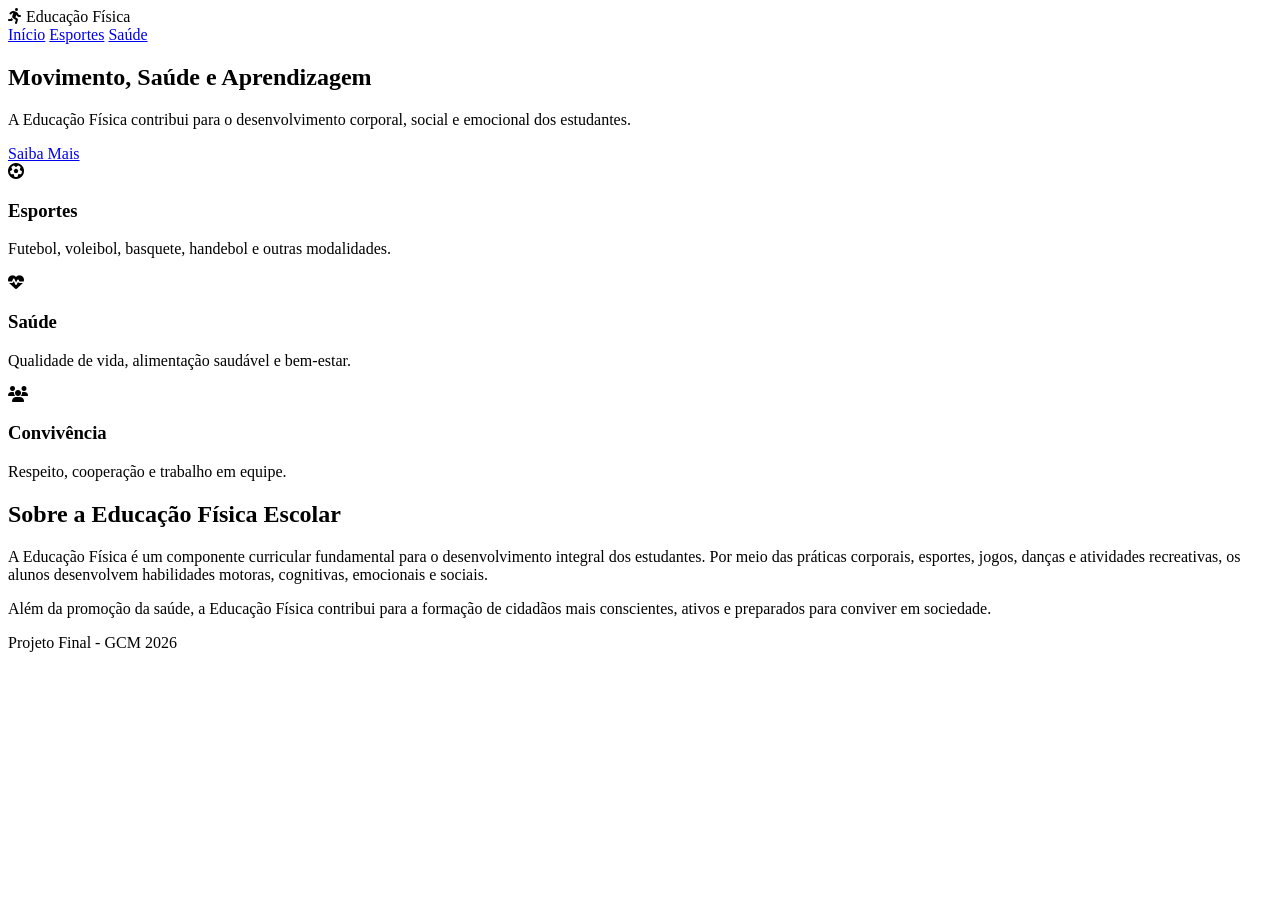
==== index.html @ a8f65766 "Adição de pagína principal do site" ====
<!DOCTYPE html>
<html lang="pt-BR">
<head>
<meta charset="UTF-8">
<meta name="viewport" content="width=device-width, initial-scale=1.0">
<title>Educação Física na Escola</title>

<link rel="stylesheet" href="style.css">

<link rel="stylesheet"
href="https://cdnjs.cloudflare.com/ajax/libs/font-awesome/6.5.1/css/all.min.css">

</head>
<body>

<header class="header">

<div class="logo">
<i class="fas fa-running"></i>
<span>Educação Física</span>
</div>

<nav>
<a href="index.html">Início</a>
<a href="esportes.html">Esportes</a>
<a href="saude.html">Saúde</a>
</nav>

</header>

<section class="hero">

<div class="hero-content">

<h1>Movimento, Saúde e Aprendizagem</h1>

<p>
A Educação Física contribui para o desenvolvimento corporal,
social e emocional dos estudantes.
</p>

<a href="esportes.html" class="btn">
Saiba Mais
</a>

</div>

</section>

<section class="cards">

<div class="card">
<i class="fas fa-futbol"></i>
<h3>Esportes</h3>
<p>
Futebol, voleibol, basquete, handebol e outras modalidades.
</p>
</div>

<div class="card">
<i class="fas fa-heartbeat"></i>
<h3>Saúde</h3>
<p>
Qualidade de vida, alimentação saudável e bem-estar.
</p>
</div>

<div class="card">
<i class="fas fa-users"></i>
<h3>Convivência</h3>
<p>
Respeito, cooperação e trabalho em equipe.
</p>
</div>

</section>
<section class="sobre-site">

<h2>Sobre a Educação Física Escolar</h2>

<p>
A Educação Física é um componente curricular fundamental para o desenvolvimento integral dos estudantes.
Por meio das práticas corporais, esportes, jogos, danças e atividades recreativas, os alunos desenvolvem
habilidades motoras, cognitivas, emocionais e sociais.
</p>

<p>
Além da promoção da saúde, a Educação Física contribui para a formação de cidadãos mais conscientes,
ativos e preparados para conviver em sociedade.
</p>
<footer>
<p>Projeto Final - GCM 2026</p>
</footer>

</section>
</body>
</html>
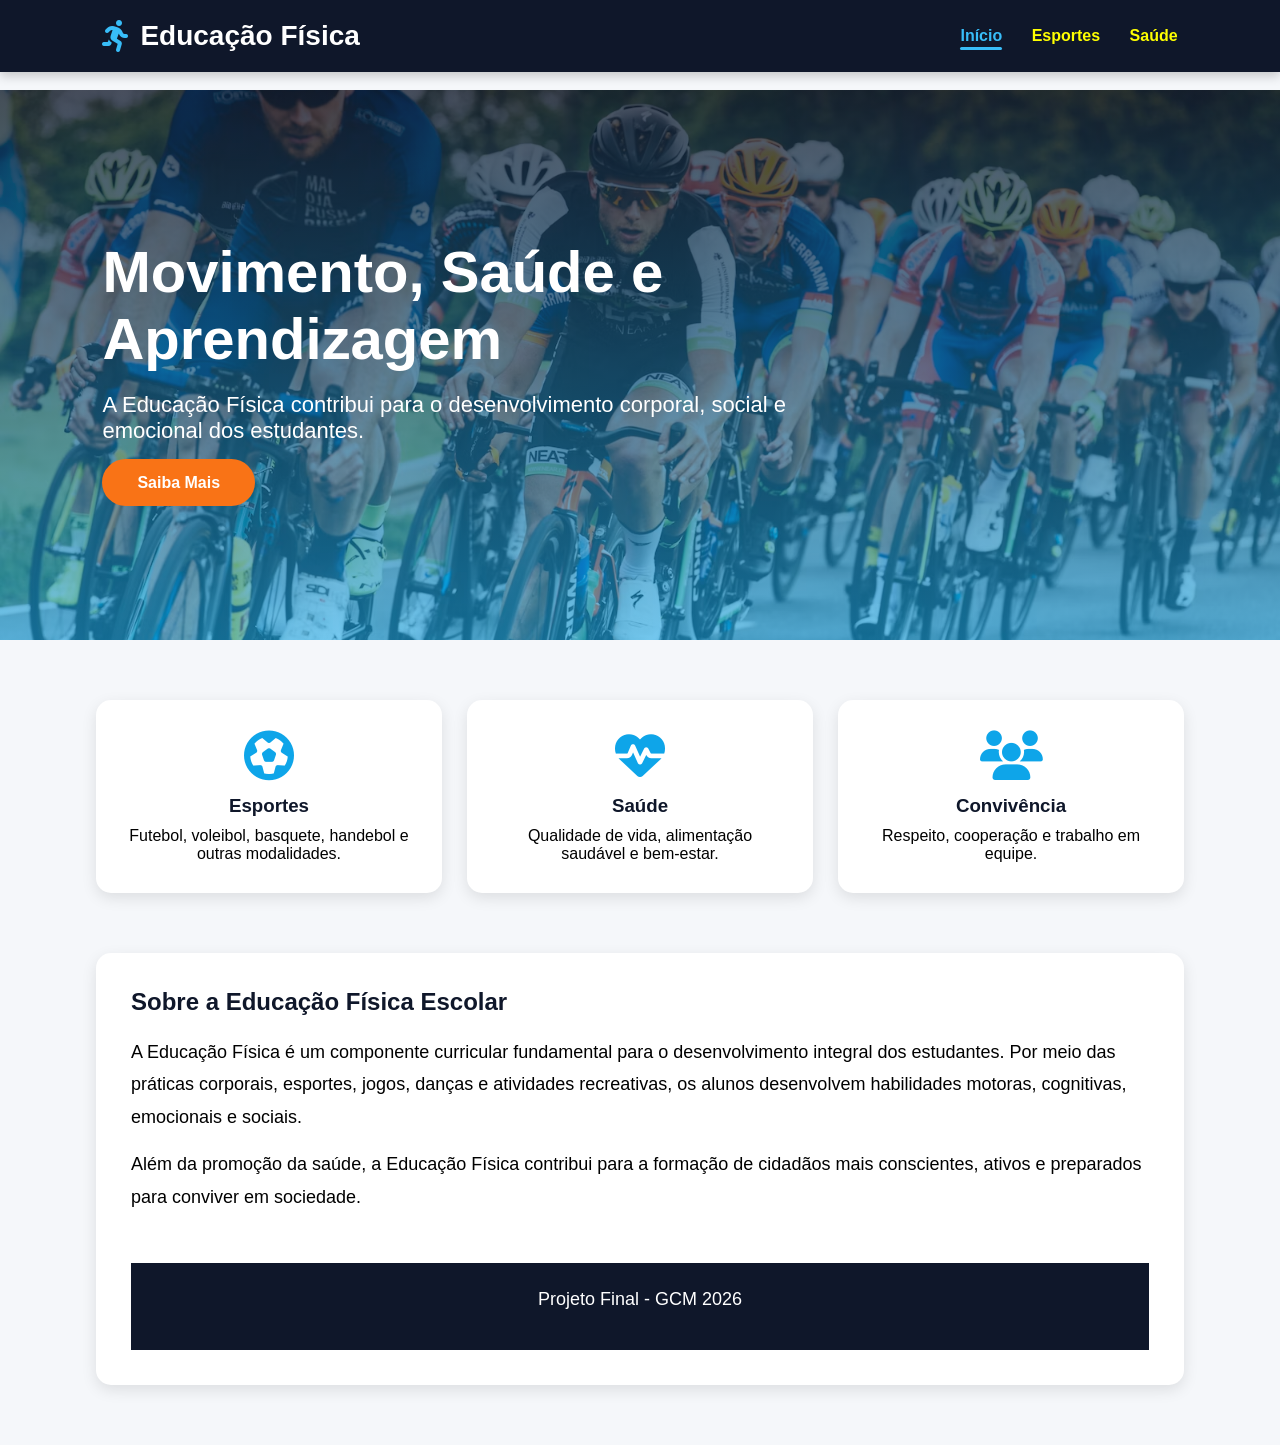
==== commit 9c897698: "Issue#8: Classe active adicionada à navbar para destacar a página atualmente aberta" ====
--- a/index.html
+++ b/index.html
@@ -21,7 +21,7 @@
 </div>
 
 <nav>
-<a href="index.html">Início</a>
+<a href="index.html" class="active">Início</a>
 <a href="esportes.html">Esportes</a>
 <a href="saude.html">Saúde</a>
 </nav>
--- a/style.css
+++ b/style.css
@@ -0,0 +1,341 @@
+*{
+margin:0;
+padding:0;
+box-sizing:border-box;
+font-family:'Segoe UI',sans-serif;
+}
+
+body{
+background:#f5f7fa;
+padding-top:90px;
+}
+
+.header{
+background:#0f172a;
+padding:20px 8%;
+display:flex;
+justify-content:space-between;
+align-items:center;
+box-shadow:0 4px 10px rgba(0,0,0,0.2);
+
+position:fixed;
+top:0;
+left:0;
+width:100%;
+z-index:1000;
+}
+
+.logo{
+color:white;
+font-size:28px;
+font-weight:bold;
+display:flex;
+align-items:center;
+gap:10px;
+}
+
+.logo i{
+color:#38bdf8;
+font-size:32px;
+}
+
+nav a{
+    color: yellow;
+    text-decoration: none;
+    margin-left: 25px;
+    font-weight: 600;
+    transition: .3s;
+    position: relative;
+}
+
+nav a:hover{
+    color: #38bdf8;
+}
+
+nav a.active{
+    color: #38bdf8;
+}
+
+nav a.active::after{
+    content: "";
+    position: absolute;
+    left: 0;
+    bottom: -6px;
+    width: 100%;
+    height: 3px;
+    background: #38bdf8;
+    border-radius: 3px;
+}
+
+.hero{
+height:550px;
+background:
+linear-gradient(rgba(15,23,42,.75),
+rgba(14,165,233,.55)),
+url("img/banner-home.avif");
+
+background-size:cover;
+background-position:center;
+display:flex;
+align-items:center;
+padding:0 8%;
+color:white;
+}
+
+.hero-content{
+max-width:700px;
+}
+
+.hero h1{
+font-size:58px;
+margin-bottom:20px;
+}
+
+.hero p{
+font-size:22px;
+margin-bottom:30px;
+}
+
+.btn{
+background:#f97316;
+padding:15px 35px;
+border-radius:30px;
+text-decoration:none;
+color:white;
+font-weight:bold;
+}
+
+.btn:hover{
+background:#ea580c;
+}
+
+.cards{
+width:85%;
+margin:60px auto;
+display:grid;
+grid-template-columns:repeat(auto-fit,minmax(280px,1fr));
+gap:25px;
+}
+
+.card{
+background:white;
+padding:30px;
+border-radius:15px;
+box-shadow:0 5px 15px rgba(0,0,0,0.1);
+text-align:center;
+transition:.3s;
+}
+
+.card:hover{
+transform:translateY(-8px);
+}
+
+.card i{
+font-size:50px;
+color:#0ea5e9;
+margin-bottom:15px;
+}
+
+.card h3{
+margin-bottom:10px;
+color:#0f172a;
+}
+
+footer{
+background:#0f172a;
+color:white;
+text-align:center;
+padding:20px;
+margin-top:50px;
+}
+
+@media(max-width:768px){
+
+.hero h1{
+font-size:38px;
+}
+
+.hero p{
+font-size:18px;
+}
+
+.header{
+flex-direction:column;
+}
+
+nav{
+margin-top:15px;
+}
+
+}
+.sobre-site{
+width:85%;
+margin:60px auto;
+background:white;
+padding:35px;
+border-radius:15px;
+box-shadow:0 5px 15px rgba(0,0,0,.1);
+}
+
+.sobre-site h2{
+margin-bottom:20px;
+color:#0f172a;
+}
+
+.sobre-site p{
+margin-bottom:15px;
+line-height:1.8;
+font-size:18px;
+}
+
+.lista{
+display:grid;
+grid-template-columns:repeat(auto-fit,minmax(300px,1fr));
+gap:20px;
+margin-top:30px;
+}
+
+.lista div{
+background:rgb(255, 255, 255);
+padding:25px;
+border-radius:15px;
+box-shadow:0 5px 15px rgba(0,0,0,.1);
+}
+
+.lista h3{
+color:#417c99;
+margin-bottom:10px;
+}
+.banner-pagina {
+  background: linear-gradient(rgba(15,23,42,.85), rgba(14,165,233,.65)),
+  url("img/banner-esportes.avif");
+  background-size: cover;
+  background-position: center;
+  color: white;
+  padding: 90px 8%;
+  text-align: center;
+}
+
+.banner-pagina h1 {
+  font-size: 48px;
+  margin-bottom: 15px;
+}
+
+.banner-pagina p {
+  font-size: 20px;
+  max-width: 800px;
+  margin: auto;
+}
+
+.intro {
+  background: white;
+  padding: 35px;
+  border-radius: 18px;
+  box-shadow: 0 8px 20px rgba(0,0,0,.10);
+  margin-bottom: 35px;
+  border-left: 6px solid #0ea5e9;
+}
+
+.intro h2 {
+  color: #0f172a;
+  font-size: 32px;
+  margin-bottom: 15px;
+}
+
+.intro p {
+  color: #475569;
+  font-size: 18px;
+  line-height: 1.7;
+}
+
+.lista div {
+  transition: .3s;
+}
+
+.lista div:hover {
+  transform: translateY(-8px);
+  border-top: 5px solid #f97316;
+}
+
+@media(max-width:768px) {
+  .banner-pagina h1 {
+    font-size: 34px;
+  }
+
+  .banner-pagina p {
+    font-size: 17px;
+  }
+}
+.banner-saude{
+background:
+linear-gradient(rgba(15,23,42,.85),
+rgba(34,197,94,.55)),
+url("img/banner-saude.avif");
+
+background-size:cover;
+background-position:center;
+color:white;
+text-align:center;
+padding:90px 8%;
+}
+
+.banner-saude h1{
+font-size:48px;
+margin-bottom:15px;
+}
+
+.banner-saude p{
+font-size:20px;
+max-width:800px;
+margin:auto;
+}
+
+.beneficios{
+margin-top:50px;
+}
+
+.beneficios h2{
+text-align:center;
+margin-bottom:30px;
+font-size:32px;
+color:#0f172a;
+}
+
+.beneficios-grid{
+display:grid;
+grid-template-columns:repeat(auto-fit,minmax(220px,1fr));
+gap:20px;
+}
+
+.beneficio-card{
+background:white;
+padding:30px;
+text-align:center;
+border-radius:15px;
+box-shadow:0 5px 15px rgba(0,0,0,.1);
+font-size:40px;
+transition:.3s;
+}
+
+.beneficio-card h3{
+font-size:18px;
+margin-top:15px;
+color:#0f172a;
+}
+
+.beneficio-card:hover{
+transform:translateY(-8px);
+background:#f0fdf4;
+}
+
+@media(max-width:768px){
+
+.banner-saude h1{
+font-size:34px;
+}
+
+.banner-saude p{
+font-size:17px;
+}
+
+}
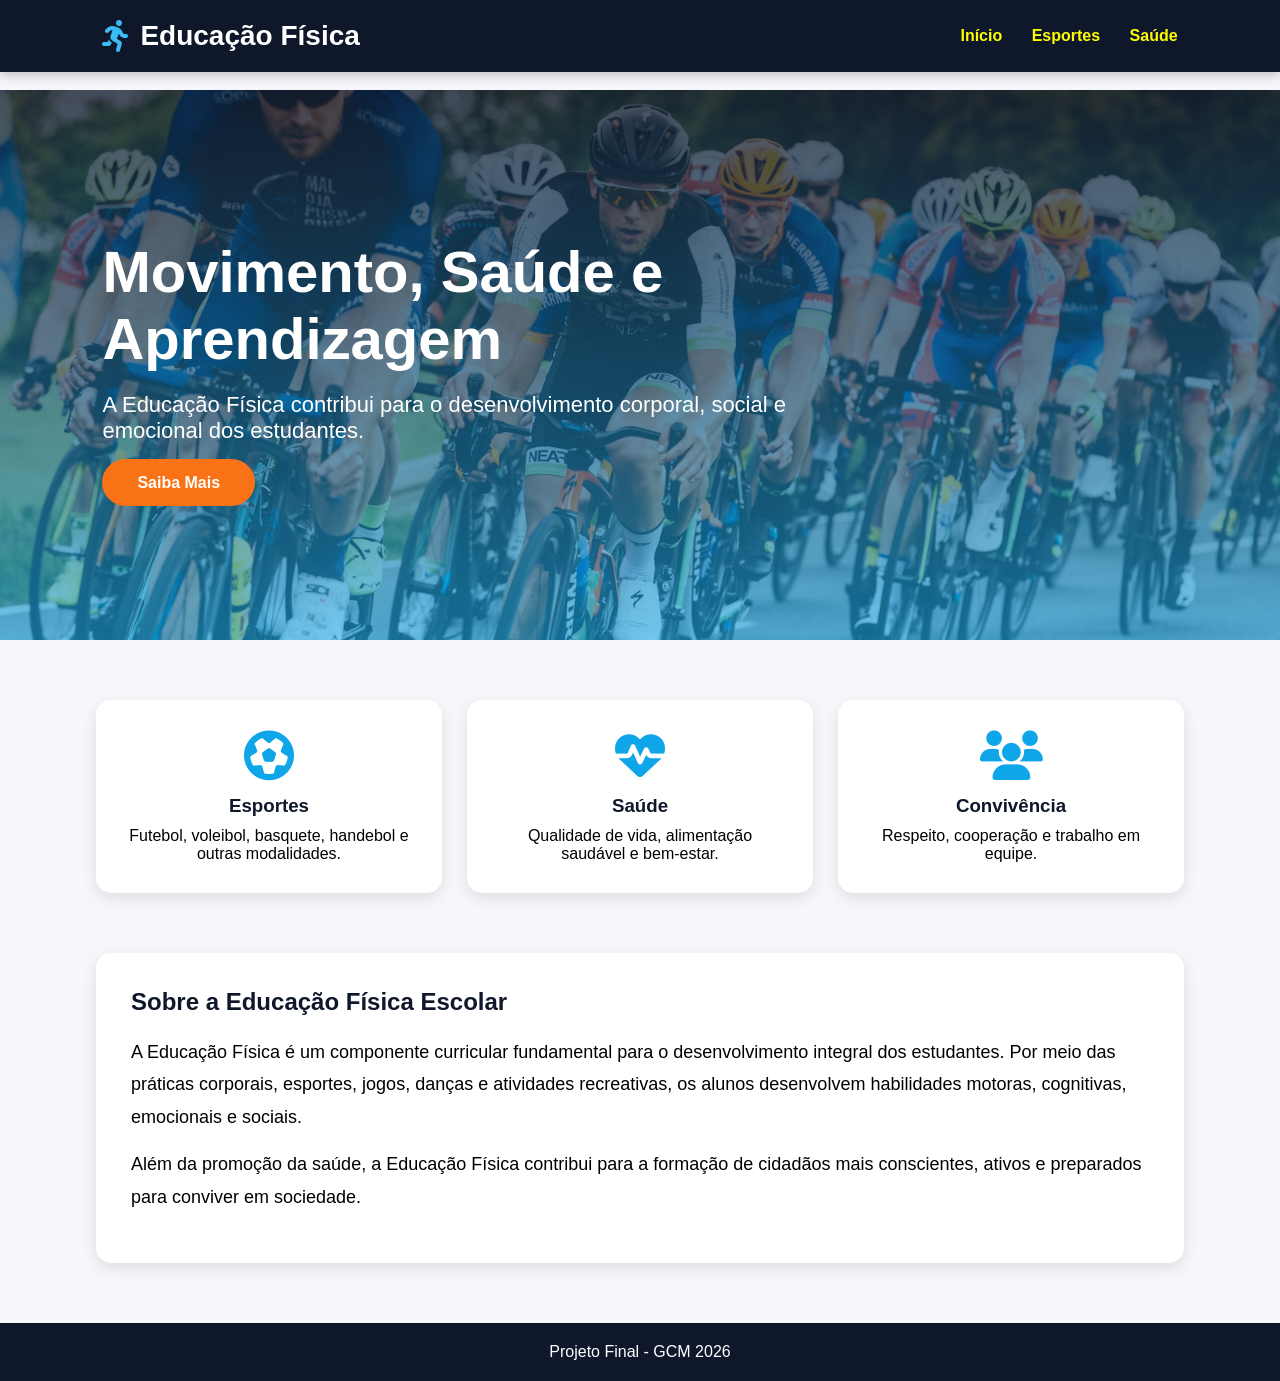
==== commit f906daeb: "ISSUE-12:O conteúdo principal foi envolvido pela tag main e o footer foi colocado fora das seções." ====
--- a/index.html
+++ b/index.html
@@ -21,13 +21,13 @@
 </div>
 
 <nav>
-<a href="index.html" class="active">Início</a>
+<a href="index.html">Início</a>
 <a href="esportes.html">Esportes</a>
 <a href="saude.html">Saúde</a>
 </nav>
 
 </header>
-
+<main>
 <section class="hero">
 
 <div class="hero-content">
@@ -88,10 +88,10 @@
 Além da promoção da saúde, a Educação Física contribui para a formação de cidadãos mais conscientes,
 ativos e preparados para conviver em sociedade.
 </p>
+</section>
+</main>
 <footer>
 <p>Projeto Final - GCM 2026</p>
 </footer>
-
-</section>
 </body>
 </html>
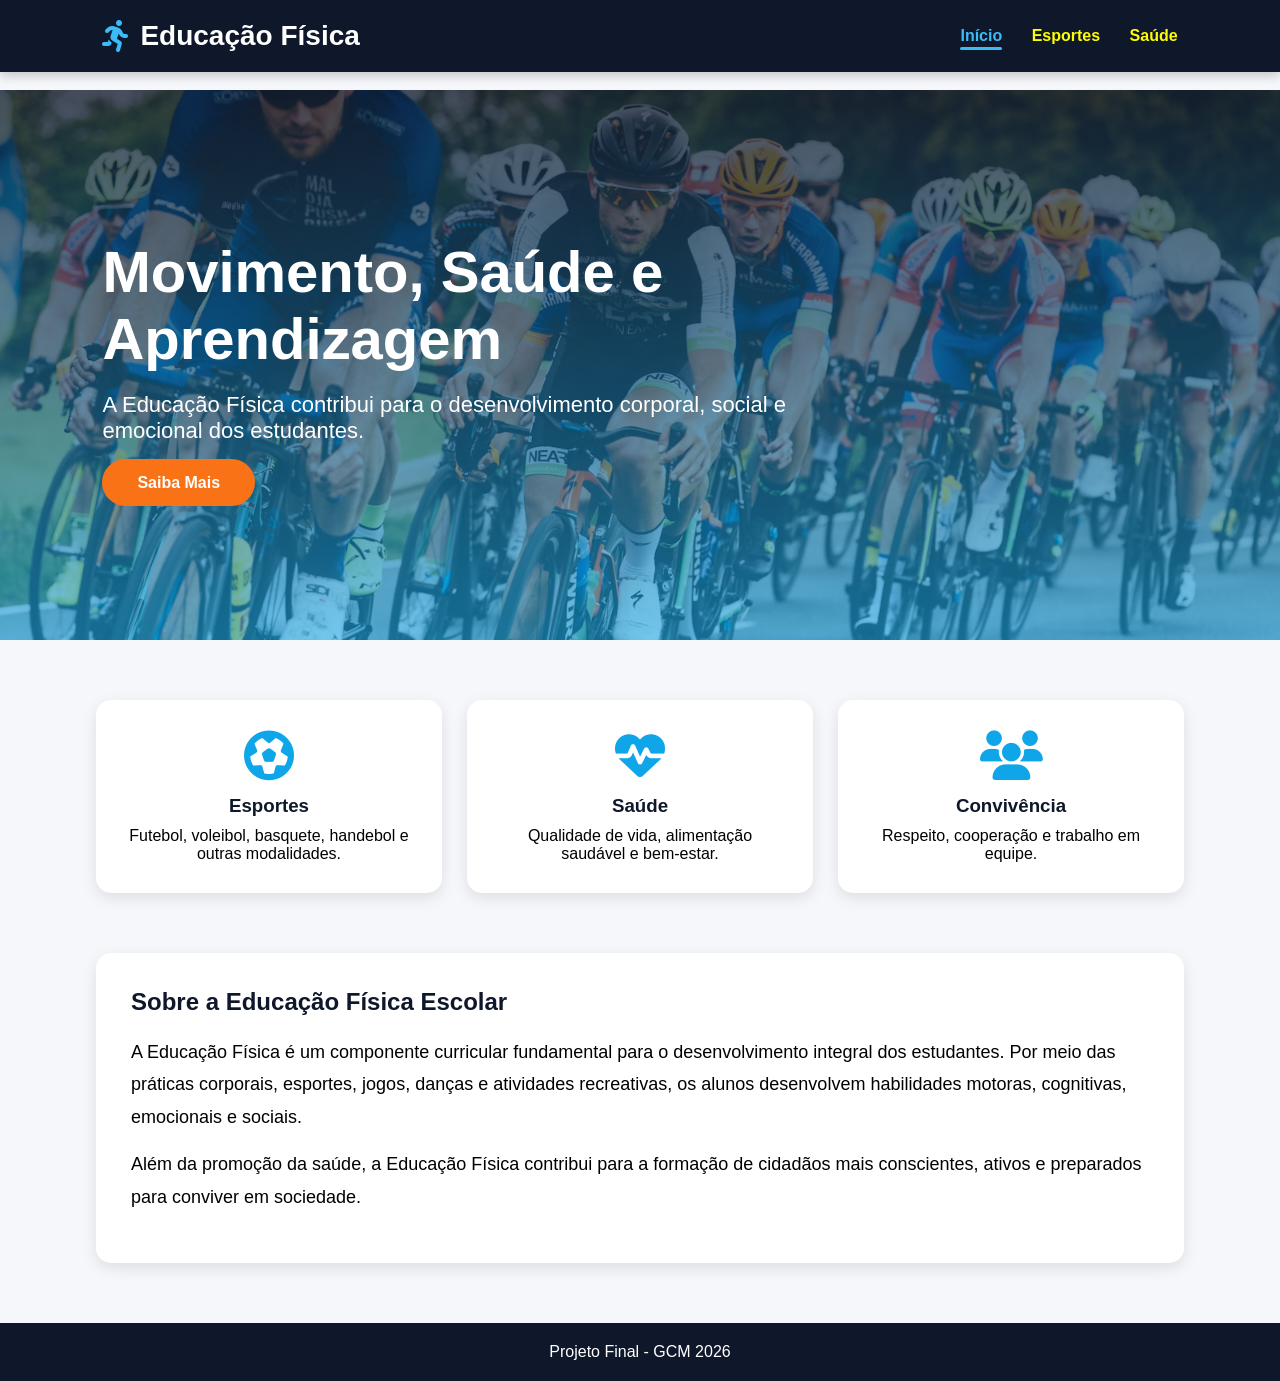
==== commit 90f10600: "Issue#5: Posição do footer corrigida na página inicial" ====
--- a/index.html
+++ b/index.html
@@ -21,13 +21,13 @@
 </div>
 
 <nav>
-<a href="index.html">Início</a>
+<a href="index.html" class="active">Início</a>
 <a href="esportes.html">Esportes</a>
 <a href="saude.html">Saúde</a>
 </nav>
 
 </header>
-<main>
+
 <section class="hero">
 
 <div class="hero-content">
@@ -88,10 +88,12 @@
 Além da promoção da saúde, a Educação Física contribui para a formação de cidadãos mais conscientes,
 ativos e preparados para conviver em sociedade.
 </p>
+
 </section>
-</main>
+
 <footer>
 <p>Projeto Final - GCM 2026</p>
 </footer>
+
 </body>
 </html>
--- a/style.css
+++ b/style.css
@@ -338,4 +338,65 @@
 font-size:17px;
 }
 
-}+}
+.lista div{
+    cursor:pointer;
+}
+
+.modal{
+    display:none;
+    position:fixed;
+    inset:0;
+    background:rgba(0,0,0,.6);
+    justify-content:center;
+    align-items:center;
+    z-index:2000;
+}
+
+.modal.ativo{
+    display:flex;
+}
+
+.modal-conteudo{
+    background:white;
+    width:90%;
+    max-width:500px;
+    padding:30px;
+    border-radius:15px;
+    position:relative;
+    animation:aparecer .25s ease;
+}
+
+.modal-conteudo h2{
+    color:#0f172a;
+    margin-bottom:15px;
+}
+
+.modal-conteudo p{
+    line-height:1.7;
+    color:#475569;
+}
+
+.fechar{
+    position:absolute;
+    top:12px;
+    right:18px;
+    font-size:28px;
+    cursor:pointer;
+    color:#64748b;
+}
+
+.fechar:hover{
+    color:#ef4444;
+}
+
+@keyframes aparecer{
+    from{
+        opacity:0;
+        transform:scale(.9);
+    }
+    to{
+        opacity:1;
+        transform:scale(1);
+    }
+  }
